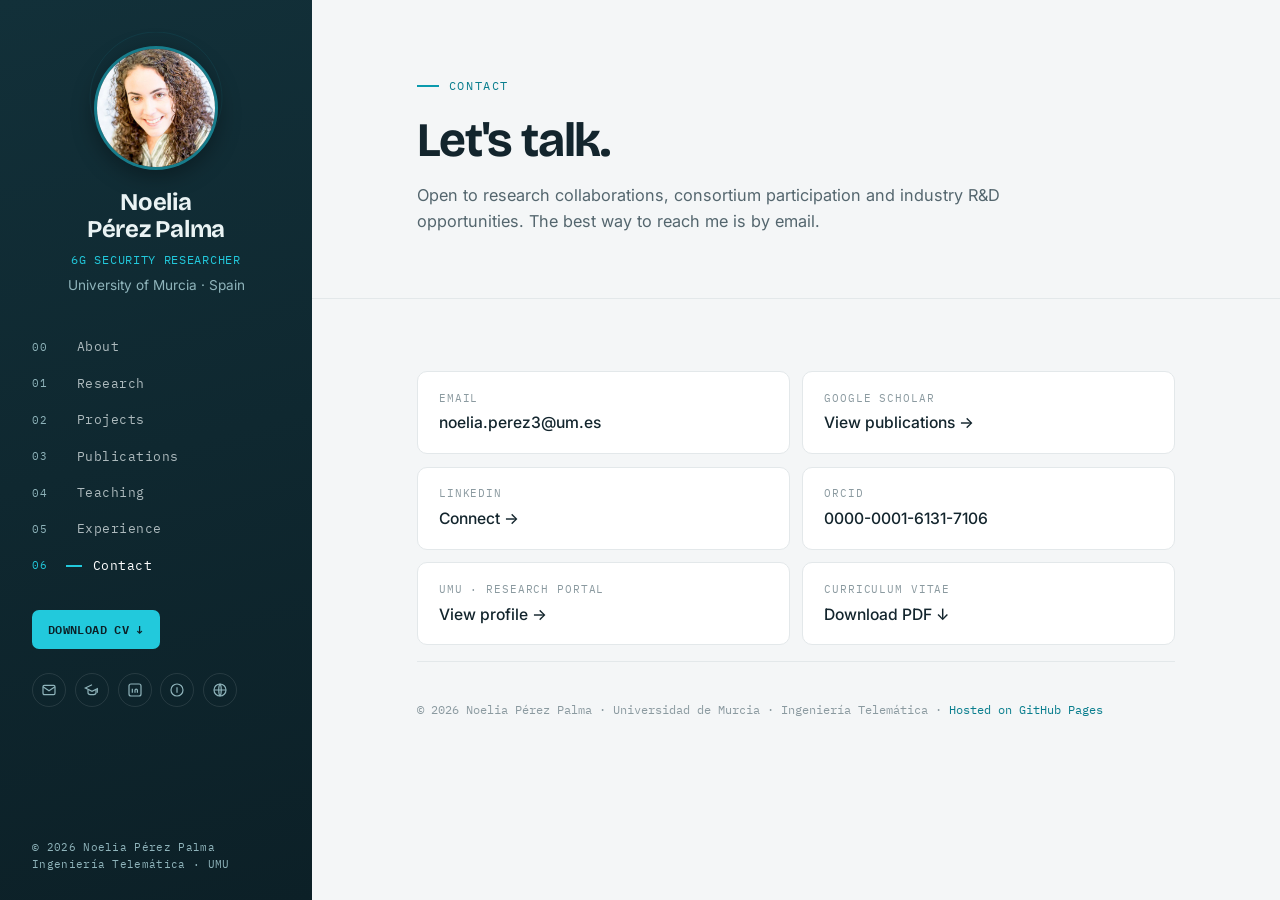
==== contact.html @ 1700b232 "Add files via upload" ====
<!DOCTYPE html>
<html lang="en">
<head>
<meta charset="UTF-8">
<meta name="viewport" content="width=device-width, initial-scale=1">
<title>Contact — Noelia Pérez Palma</title>
<link rel="preconnect" href="https://fonts.googleapis.com">
<link rel="preconnect" href="https://fonts.gstatic.com" crossorigin>
<link href="https://fonts.googleapis.com/css2?family=Bricolage+Grotesque:opsz,wght@12..96,400;12..96,500;12..96,600;12..96,700&family=Inter:wght@400;500;600&family=IBM+Plex+Mono:wght@400;500;600&display=swap" rel="stylesheet">
<style>
/* ============================================================
   Noelia Pérez Palma — personal site
   Shared stylesheet (multi-page)
   Fonts: Bricolage Grotesque (display) · Inter (body) · IBM Plex Mono (data)
   ============================================================ */
:root{
  --sidebar-1:#123039; --sidebar-2:#0c2027;
  --bg:#f4f6f7; --card:#ffffff;
  --ink:#13252d; --ink-soft:#54666e; --ink-mute:#8b9aa0;
  --line:#e3e8ea; --line-2:#eef1f2;
  --accent:#0a9aad; --accent-deep:#087d8d; --accent-bright:#22c9dc;
  --sb-text:#eaf3f4; --sb-mute:#8fb4bb; --sb-line:rgba(255,255,255,.10);
  --serif:'Bricolage Grotesque',system-ui,sans-serif;
  --sans:'Inter',system-ui,sans-serif;
  --mono:'IBM Plex Mono',ui-monospace,monospace;
  --sb-w:312px;
  --maxw:860px;
}
*{box-sizing:border-box;margin:0;padding:0}
html{scroll-behavior:smooth}
body{font-family:var(--sans);color:var(--ink);background:var(--bg);line-height:1.6;-webkit-font-smoothing:antialiased}
a{color:inherit}
em{font-style:italic;color:var(--accent-deep)}

/* ---------------- SIDEBAR ---------------- */
.sidebar{
  position:fixed;top:0;left:0;bottom:0;width:var(--sb-w);
  background:linear-gradient(165deg,var(--sidebar-1),var(--sidebar-2));
  color:var(--sb-text);padding:2.4rem 2rem 1.6rem;
  display:flex;flex-direction:column;overflow-y:auto;z-index:20;
}
.sb-top{position:relative;text-align:center;padding-top:.5rem}
.signal{position:absolute;top:-6px;left:50%;transform:translateX(-50%);width:230px;height:150px;pointer-events:none;opacity:.5}
.signal circle{fill:none;stroke:var(--accent-bright);stroke-width:1}
.signal .r1{opacity:.55}.signal .r2{opacity:.32}.signal .r3{opacity:.16}
@media (prefers-reduced-motion:no-preference){
  .signal .r1{animation:pulse 4.2s ease-out infinite}
  .signal .r2{animation:pulse 4.2s ease-out infinite .5s}
  .signal .r3{animation:pulse 4.2s ease-out infinite 1s}
  @keyframes pulse{0%{opacity:0;transform:scale(.6)}30%{opacity:.5}100%{opacity:0;transform:scale(1.15)}}
  .signal{transform-box:fill-box}
}
.photo{position:relative;width:124px;height:124px;border-radius:50%;object-fit:cover;margin:0 auto;display:block;border:3px solid rgba(34,201,220,.55);box-shadow:0 6px 22px rgba(0,0,0,.35);background:#0c2027}
.photo-fallback{width:124px;height:124px;border-radius:50%;margin:0 auto;display:none;align-items:center;justify-content:center;font-family:var(--serif);font-size:2.4rem;color:var(--accent-bright);border:3px solid rgba(34,201,220,.55);background:#0c2027}
.sb-name{font-family:var(--serif);font-weight:700;font-size:1.5rem;line-height:1.12;letter-spacing:-.01em;margin-top:1.15rem}
.sb-name a{text-decoration:none;color:inherit}
.sb-role{font-family:var(--mono);font-size:.72rem;letter-spacing:.06em;text-transform:uppercase;color:var(--accent-bright);margin-top:.55rem}
.sb-place{font-size:.85rem;color:var(--sb-mute);margin-top:.35rem}
.sb-nav{margin-top:2rem;list-style:none}
.sb-nav a{display:flex;align-items:center;gap:.7rem;text-decoration:none;font-family:var(--mono);font-size:.8rem;letter-spacing:.04em;color:rgba(234,243,244,.72);padding:.5rem 0;transition:color .18s ease}
.sb-nav a .bar{width:0;height:2px;background:var(--accent-bright);transition:width .2s ease;flex:none}
.sb-nav a .num{font-size:.68rem;color:var(--sb-mute);width:1.4rem;flex:none}
.sb-nav a:hover,.sb-nav a.active{color:#fff}
.sb-nav a:hover .bar,.sb-nav a.active .bar{width:16px}
.sb-nav a.active .num{color:var(--accent-bright)}
.sb-cv{display:inline-flex;align-items:center;gap:.5rem;margin-top:1.6rem;font-family:var(--mono);font-size:.76rem;letter-spacing:.03em;text-transform:uppercase;color:#0c2027;background:var(--accent-bright);text-decoration:none;padding:.62rem 1rem;border-radius:7px;font-weight:600;transition:transform .15s ease,box-shadow .15s ease;align-self:flex-start}
.sb-cv:hover{transform:translateY(-1px);box-shadow:0 6px 16px rgba(34,201,220,.28)}
.sb-social{display:flex;gap:.55rem;margin-top:1.5rem;flex-wrap:wrap}
.sb-social a{width:34px;height:34px;border-radius:50%;border:1px solid var(--sb-line);display:flex;align-items:center;justify-content:center;color:var(--sb-mute);text-decoration:none;transition:all .18s ease}
.sb-social a:hover{color:#0c2027;background:var(--accent-bright);border-color:var(--accent-bright);transform:translateY(-2px)}
.sb-social svg{width:16px;height:16px;display:block}
.sb-foot{margin-top:auto;padding-top:1.6rem;font-family:var(--mono);font-size:.66rem;color:var(--sb-mute);letter-spacing:.03em;line-height:1.7}

/* ---------------- MAIN ---------------- */
.main{margin-left:var(--sb-w)}
.wrap{max-width:var(--maxw);margin:0 auto;padding:0 clamp(1.5rem,4vw,4rem)}
section{padding:4rem 0;border-top:1px solid var(--line)}
section:first-of-type{border-top:none}
.eyebrow{font-family:var(--mono);font-size:.72rem;letter-spacing:.14em;text-transform:uppercase;color:var(--accent-deep);display:flex;align-items:center;gap:.6rem;margin-bottom:1.3rem}
.eyebrow::before{content:"";width:22px;height:2px;background:var(--accent)}
h2{font-family:var(--serif);font-weight:600;font-size:clamp(1.7rem,3.4vw,2.3rem);letter-spacing:-.02em;line-height:1.1;color:var(--ink)}
.lede{color:var(--ink-soft);font-size:1.02rem;margin-top:.8rem;max-width:62ch}

/* page header (interior pages) */
.page-head{padding-top:clamp(3rem,6vw,5rem)}
.page-head h1{font-family:var(--serif);font-weight:700;font-size:clamp(2rem,4.4vw,3rem);line-height:1.04;letter-spacing:-.025em}
.page-head .lede{margin-top:1rem}

/* HERO (home) */
.hero{padding-top:clamp(3.5rem,7vw,6rem)}
.hero-eyebrow{font-family:var(--mono);font-size:.74rem;letter-spacing:.12em;text-transform:uppercase;color:var(--accent-deep);margin-bottom:1.2rem}
.hero h1{font-family:var(--serif);font-weight:700;font-size:clamp(2.1rem,5vw,3.35rem);line-height:1.05;letter-spacing:-.025em}
.hero h1 em{color:var(--accent-deep)}
.hero p.intro{font-size:1.12rem;color:var(--ink-soft);margin-top:1.5rem;max-width:56ch}
.hero-cta{display:flex;gap:.9rem;margin-top:2rem;flex-wrap:wrap}
.btn{font-family:var(--mono);font-size:.82rem;letter-spacing:.02em;text-decoration:none;padding:.8rem 1.4rem;border-radius:8px;transition:all .16s ease}
.btn-1{background:var(--ink);color:#fff}
.btn-1:hover{background:var(--accent-deep);transform:translateY(-1px)}
.btn-2{border:1px solid var(--line);color:var(--ink)}
.btn-2:hover{border-color:var(--accent);color:var(--accent-deep)}
.facts{display:flex;flex-wrap:wrap;gap:.6rem;margin-top:2.4rem}
.chip{font-family:var(--mono);font-size:.74rem;letter-spacing:.02em;color:var(--ink-soft);background:var(--card);border:1px solid var(--line);border-radius:999px;padding:.45rem .9rem}
.chip b{color:var(--accent-deep);font-weight:600}

/* prose */
.prose p{margin-top:1.1rem;color:var(--ink-soft);max-width:64ch}
.prose p:first-child{margin-top:0}
.prose strong{color:var(--ink);font-weight:600}

/* research cards */
.grid{display:grid;grid-template-columns:1fr 1fr;gap:1rem}
.rcard{background:var(--card);border:1px solid var(--line);border-radius:12px;padding:1.5rem;transition:transform .16s ease,box-shadow .16s ease,border-color .16s ease}
.rcard:hover{transform:translateY(-3px);box-shadow:0 10px 28px rgba(19,37,45,.08);border-color:#d4dcde}
.rcard .tick{width:26px;height:26px;border-radius:7px;background:rgba(10,154,173,.1);color:var(--accent-deep);display:flex;align-items:center;justify-content:center;margin-bottom:.9rem}
.rcard .tick svg{width:15px;height:15px}
.rcard h3{font-family:var(--serif);font-weight:600;font-size:1.12rem;letter-spacing:-.01em;line-height:1.2}
.rcard p{font-size:.92rem;color:var(--ink-soft);margin-top:.55rem}

/* subhead within a page */
.subhead{font-family:var(--mono);font-size:.72rem;letter-spacing:.1em;text-transform:uppercase;color:var(--ink-mute);margin:2.6rem 0 1.2rem;padding-bottom:.5rem;border-bottom:1px solid var(--line)}

/* projects */
.proj{display:grid;grid-template-columns:150px 1fr;gap:1.6rem;padding:1.7rem 0;border-top:1px solid var(--line-2)}
.proj:first-child{border-top:none}
.proj-side{display:flex;flex-direction:column;gap:.3rem}
.proj-years{font-family:var(--mono);font-size:.76rem;color:var(--ink-mute)}
.proj-budget{font-family:var(--serif);font-weight:600;font-size:1.35rem;color:var(--accent-deep);letter-spacing:-.02em;line-height:1}
.proj h3{font-family:var(--serif);font-weight:600;font-size:1.2rem;letter-spacing:-.01em}
.proj .role{font-size:.9rem;color:var(--accent-deep);font-weight:500;margin-top:.25rem}
.proj .desc{font-size:.92rem;color:var(--ink-soft);margin-top:.5rem;max-width:62ch}
.proj-extra{display:flex;align-items:center;gap:1rem;margin-top:1rem;flex-wrap:wrap}
.logo-btn{display:flex;align-items:center;justify-content:flex-start;width:100%;max-width:150px;height:46px;padding:6px 10px;border-radius:8px;background:var(--accent-deep);border:1px solid var(--accent-deep);text-decoration:none;transition:transform .15s ease,box-shadow .15s ease;overflow:hidden}
.logo-btn:hover{transform:translateY(-1px);box-shadow:0 4px 14px rgba(8,125,141,.3)}
.logo-btn img{max-width:100%;max-height:100%;object-fit:contain}
.logo-btn img.inv{filter:brightness(0) invert(1)}
.cordis{font-family:var(--mono);font-size:.7rem;letter-spacing:.04em;text-transform:uppercase}
.cordis a{color:var(--accent-deep);text-decoration:none;border-bottom:1px solid transparent;transition:border-color .15s}
.cordis a:hover{border-bottom-color:var(--accent-deep)}
/* compact earlier projects */
.pminor{display:grid;grid-template-columns:130px 1fr;gap:1.4rem;padding:1.1rem 0;border-top:1px solid var(--line-2)}
.pminor:first-child{border-top:none}
.pminor .yr{font-family:var(--mono);font-size:.74rem;color:var(--ink-mute)}
.pminor h4{font-family:var(--serif);font-weight:600;font-size:1.02rem}
.pminor p{font-size:.88rem;color:var(--ink-soft);margin-top:.25rem;max-width:64ch}
.pminor .code{font-family:var(--mono);font-size:.72rem;color:var(--accent-deep);margin-top:.3rem}

/* publications */
.year-head{font-family:var(--serif);font-weight:600;font-size:1.3rem;color:var(--ink);margin:2.4rem 0 .4rem;padding-top:1.2rem;border-top:1px solid var(--line)}
.year-head.first{border-top:none;padding-top:0;margin-top:1.6rem}
.pub{display:grid;grid-template-columns:1fr;gap:.2rem;padding:1.1rem 0;border-top:1px solid var(--line-2)}
.pub.firstinyear{border-top:none}
.pub-auth{font-size:.9rem;color:var(--ink-soft)}
.pub-auth strong{color:var(--ink)}
.pub-t{margin-top:.15rem;font-size:1.02rem;line-height:1.4}
.pub-t a{color:var(--ink);text-decoration:none;border-bottom:1px solid var(--line);transition:color .15s,border-color .15s}
.pub-t a:hover{color:var(--accent-deep);border-color:var(--accent)}
.pub-v{font-size:.85rem;color:var(--ink-mute);margin-top:.25rem;font-style:italic}
.pub-v .metric{font-family:var(--mono);font-style:normal;font-size:.72rem;color:var(--accent-deep)}

/* timeline */
.tl{list-style:none;position:relative;margin-left:8px}
.tl::before{content:"";position:absolute;left:0;top:6px;bottom:6px;width:2px;background:var(--line)}
.tli{position:relative;padding:0 0 1.9rem 2rem}
.tli:last-child{padding-bottom:0}
.tli::before{content:"";position:absolute;left:-5px;top:5px;width:12px;height:12px;border-radius:50%;background:var(--card);border:2px solid var(--accent)}
.tli .dates{font-family:var(--mono);font-size:.74rem;color:var(--ink-mute);letter-spacing:.02em}
.tli h3{font-family:var(--serif);font-weight:600;font-size:1.08rem;margin-top:.15rem}
.tli .org{font-size:.9rem;color:var(--accent-deep);font-weight:500;margin-top:.1rem}
.tli .d{font-size:.9rem;color:var(--ink-soft);margin-top:.4rem;max-width:62ch}

/* teaching / listing rows */
.trow{display:grid;grid-template-columns:120px 1fr;gap:1.3rem;padding:1.05rem 0;border-top:1px solid var(--line-2)}
.trow:first-child{border-top:none}
.trow .yr{font-family:var(--mono);font-size:.76rem;color:var(--accent-deep)}
.trow h4{font-family:var(--serif);font-weight:600;font-size:1.04rem}
.trow p{font-size:.88rem;color:var(--ink-soft);margin-top:.2rem}

/* generic cards grid (service, education, grants) */
.scards{display:grid;grid-template-columns:1fr 1fr;gap:1rem}
.scard{background:var(--card);border:1px solid var(--line);border-radius:12px;padding:1.4rem}
.scard h3{font-family:var(--serif);font-weight:600;font-size:1.05rem}
.scard p{font-size:.9rem;color:var(--ink-soft);margin-top:.5rem}
.scard ul{margin:.5rem 0 0 1rem;font-size:.9rem;color:var(--ink-soft)}
.scard li{margin-top:.3rem}

/* simple list (grants, courses) */
.slist{list-style:none;margin-top:.6rem}
.slist li{display:grid;grid-template-columns:130px 1fr;gap:1rem;padding:.6rem 0;border-top:1px solid var(--line-2);font-size:.9rem;color:var(--ink-soft)}
.slist li:first-child{border-top:none}
.slist li .y{font-family:var(--mono);font-size:.74rem;color:var(--ink-mute)}

/* contact */
.contact-grid{display:grid;grid-template-columns:1fr 1fr;gap:.8rem;margin-top:.5rem}
.ccard{display:flex;flex-direction:column;gap:.2rem;background:var(--card);border:1px solid var(--line);border-radius:10px;padding:1.1rem 1.3rem;text-decoration:none;transition:all .16s ease}
.ccard:hover{border-color:var(--accent);transform:translateY(-2px);box-shadow:0 8px 20px rgba(19,37,45,.06)}
.ccard .cl{font-family:var(--mono);font-size:.68rem;letter-spacing:.08em;text-transform:uppercase;color:var(--ink-mute)}
.ccard .cv{font-size:.98rem;color:var(--ink);font-weight:500}

.foot{padding:2.4rem 0 3.5rem;font-family:var(--mono);font-size:.72rem;color:var(--ink-mute);border-top:1px solid var(--line);margin-top:1rem}
.foot a{color:var(--accent-deep);text-decoration:none}

/* ---------------- RESPONSIVE ---------------- */
@media (max-width:980px){
  .sidebar{position:static;width:100%;min-height:auto;flex-direction:column;padding:2rem 1.5rem}
  .main{margin-left:0}
  .signal{display:none}
  .sb-nav{display:flex;flex-wrap:wrap;gap:.2rem 1.2rem;margin-top:1.5rem}
  .sb-nav a{padding:.35rem 0}
  .sb-nav a .num{display:none}
  .sb-foot{display:none}
}
@media (max-width:620px){
  .grid,.scards,.contact-grid{grid-template-columns:1fr}
  .proj,.pminor,.trow{grid-template-columns:1fr;gap:.5rem}
  .slist li{grid-template-columns:1fr}
}

</style>
</head>
<body>
<aside class="sidebar">
  <div class="sb-top">
    <svg class="signal" viewBox="0 0 230 150" aria-hidden="true">
      <circle class="r3" cx="115" cy="66" r="66"/>
      <circle class="r2" cx="115" cy="66" r="46"/>
      <circle class="r1" cx="115" cy="66" r="26"/>
    </svg>
    <img class="photo" src="noelia.jpg" alt="Noelia Pérez Palma" onerror="this.style.display='none';this.nextElementSibling.style.display='flex'">
    <div class="photo-fallback">NP</div>
    <div class="sb-name"><a href="index.html">Noelia<br>Pérez Palma</a></div>
    <div class="sb-role">6G Security Researcher</div>
    <div class="sb-place">University of Murcia · Spain</div>
  </div>
  <nav>
    <ul class="sb-nav">
      <li><a href="index.html"><span class="num">00</span><span class="bar"></span>About</a></li>
      <li><a href="research.html"><span class="num">01</span><span class="bar"></span>Research</a></li>
      <li><a href="projects.html"><span class="num">02</span><span class="bar"></span>Projects</a></li>
      <li><a href="publications.html"><span class="num">03</span><span class="bar"></span>Publications</a></li>
      <li><a href="teaching.html"><span class="num">04</span><span class="bar"></span>Teaching</a></li>
      <li><a href="experience.html"><span class="num">05</span><span class="bar"></span>Experience</a></li>
      <li><a href="contact.html" class="active"><span class="num">06</span><span class="bar"></span>Contact</a></li>
    </ul>
  </nav>
  <a class="sb-cv" href="cv.pdf" target="_blank" rel="noopener">Download CV ↓</a>
  <div class="sb-social">
    <a href="mailto:noelia.perez3@um.es" title="Email" aria-label="Email"><svg viewBox="0 0 24 24" fill="none" stroke="currentColor" stroke-width="1.8"><rect x="3" y="5" width="18" height="14" rx="2"/><path d="m3 7 9 6 9-6"/></svg></a>
    <a href="https://scholar.google.com/citations?user=sKx3AEAAAAAJ&amp;hl=es" target="_blank" rel="noopener" title="Google Scholar" aria-label="Google Scholar"><svg viewBox="0 0 24 24" fill="none" stroke="currentColor" stroke-width="1.8"><path d="M12 4 2 9l10 5 8-4v6"/><path d="M6 12v4c0 1.5 2.7 3 6 3s6-1.5 6-3v-4"/></svg></a>
    <a href="https://www.linkedin.com/in/noelia-perez-palma/" target="_blank" rel="noopener" title="LinkedIn" aria-label="LinkedIn"><svg viewBox="0 0 24 24" fill="none" stroke="currentColor" stroke-width="1.8"><rect x="3" y="3" width="18" height="18" rx="3"/><path d="M8 10v6M8 7v.01M12 16v-3.5c0-1 .8-1.8 1.8-1.8s1.8.8 1.8 1.8V16"/></svg></a>
    <a href="https://orcid.org/0000-0001-6131-7106" target="_blank" rel="noopener" title="ORCID" aria-label="ORCID"><svg viewBox="0 0 24 24" fill="none" stroke="currentColor" stroke-width="1.8"><circle cx="12" cy="12" r="9"/><path d="M12 8v8M9 8v.01"/></svg></a>
    <a href="https://portalinvestigacion.um.es/investigadores/378258/detalle" target="_blank" rel="noopener" title="UMU Research Portal" aria-label="UMU Research Portal"><svg viewBox="0 0 24 24" fill="none" stroke="currentColor" stroke-width="1.8"><circle cx="12" cy="12" r="9"/><path d="M3 12h18M12 3c2.5 2.5 2.5 15 0 18M12 3c-2.5 2.5-2.5 15 0 18"/></svg></a>
  </div>
  <div class="sb-foot">© 2026 Noelia Pérez Palma<br>Ingeniería Telemática · UMU</div>
</aside>
<div class="main">
  <section class="page-head">
    <div class="wrap">
      <p class="eyebrow">Contact</p>
      <h1>Let's talk.</h1>
      <p class="lede">Open to research collaborations, consortium participation and industry R&amp;D opportunities. The best way to reach me is by email.</p>
    </div>
  </section>
  <section>
    <div class="wrap">
      <div class="contact-grid">
        <a class="ccard" href="mailto:noelia.perez3@um.es"><span class="cl">Email</span><span class="cv">noelia.perez3@um.es</span></a>
        <a class="ccard" href="https://scholar.google.com/citations?user=sKx3AEAAAAAJ&amp;hl=es" target="_blank" rel="noopener"><span class="cl">Google Scholar</span><span class="cv">View publications →</span></a>
        <a class="ccard" href="https://www.linkedin.com/in/noelia-perez-palma/" target="_blank" rel="noopener"><span class="cl">LinkedIn</span><span class="cv">Connect →</span></a>
        <a class="ccard" href="https://orcid.org/0000-0001-6131-7106" target="_blank" rel="noopener"><span class="cl">ORCID</span><span class="cv">0000-0001-6131-7106</span></a>
        <a class="ccard" href="https://portalinvestigacion.um.es/investigadores/378258/detalle" target="_blank" rel="noopener"><span class="cl">UMU · Research Portal</span><span class="cv">View profile →</span></a>
        <a class="ccard" href="cv.pdf" target="_blank" rel="noopener"><span class="cl">Curriculum Vitae</span><span class="cv">Download PDF ↓</span></a>
      </div>
      <div class="foot">© 2026 Noelia Pérez Palma · Universidad de Murcia · Ingeniería Telemática · <a href="https://pages.github.com" target="_blank" rel="noopener">Hosted on GitHub Pages</a></div>
    </div>
  </section>
</div>
</body>
</html>
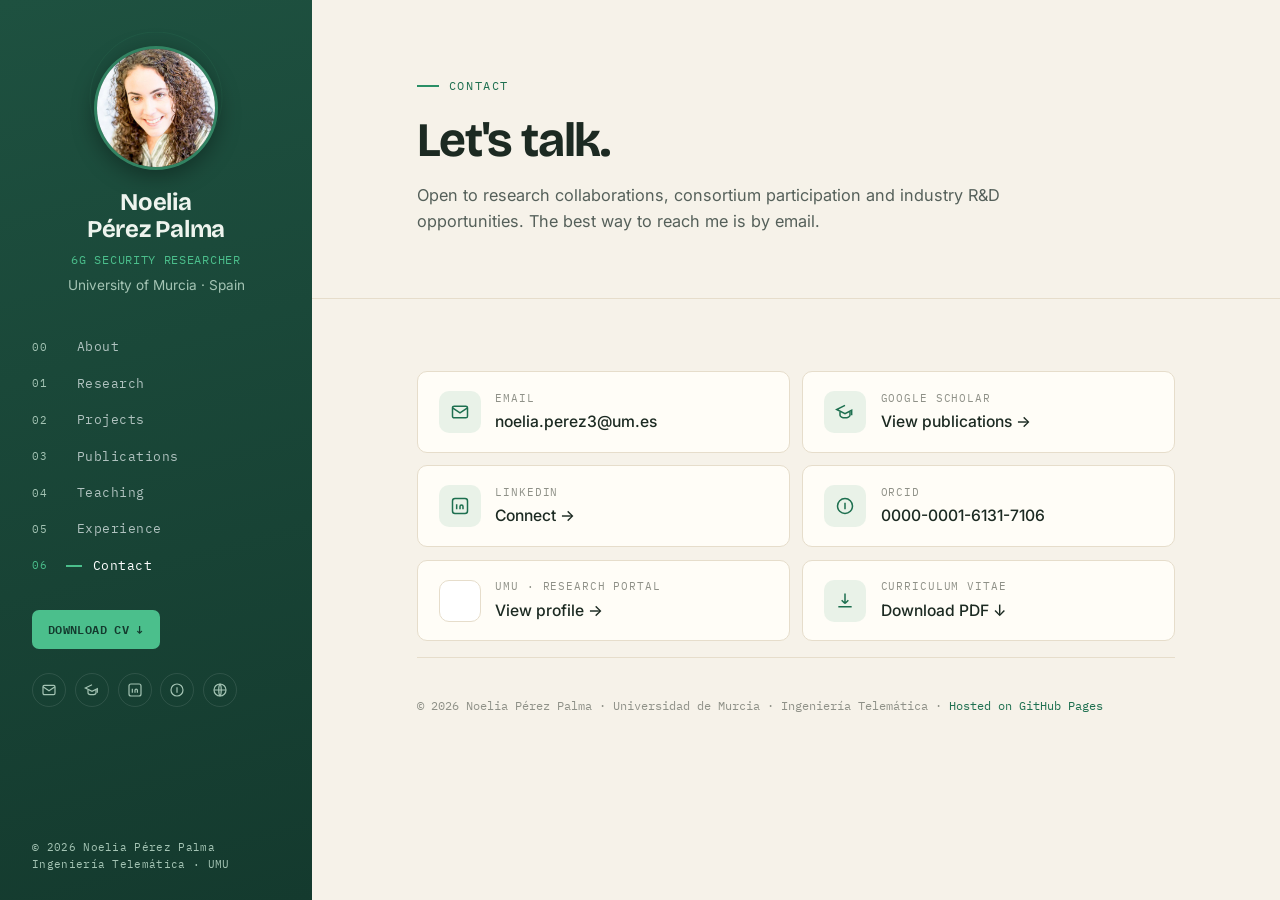
==== commit 6567ead4: "Add files via upload" ====
--- a/contact.html
+++ b/contact.html
@@ -14,12 +14,12 @@
    Fonts: Bricolage Grotesque (display) · Inter (body) · IBM Plex Mono (data)
    ============================================================ */
 :root{
-  --sidebar-1:#123039; --sidebar-2:#0c2027;
-  --bg:#f4f6f7; --card:#ffffff;
-  --ink:#13252d; --ink-soft:#54666e; --ink-mute:#8b9aa0;
-  --line:#e3e8ea; --line-2:#eef1f2;
-  --accent:#0a9aad; --accent-deep:#087d8d; --accent-bright:#22c9dc;
-  --sb-text:#eaf3f4; --sb-mute:#8fb4bb; --sb-line:rgba(255,255,255,.10);
+  --sidebar-1:#1e5140; --sidebar-2:#143a2e;
+  --bg:#f6f2e9; --card:#fffdf7;
+  --ink:#1c2a22; --ink-soft:#55605a; --ink-mute:#8f9188;
+  --line:#e6ddcb; --line-2:#efe9db;
+  --accent:#2a8f66; --accent-deep:#1d6f4f; --accent-bright:#4bbf8c;
+  --sb-text:#eef4ee; --sb-mute:#a4c4b4; --sb-line:rgba(255,255,255,.10);
   --serif:'Bricolage Grotesque',system-ui,sans-serif;
   --sans:'Inter',system-ui,sans-serif;
   --mono:'IBM Plex Mono',ui-monospace,monospace;
@@ -50,8 +50,8 @@
   @keyframes pulse{0%{opacity:0;transform:scale(.6)}30%{opacity:.5}100%{opacity:0;transform:scale(1.15)}}
   .signal{transform-box:fill-box}
 }
-.photo{position:relative;width:124px;height:124px;border-radius:50%;object-fit:cover;margin:0 auto;display:block;border:3px solid rgba(34,201,220,.55);box-shadow:0 6px 22px rgba(0,0,0,.35);background:#0c2027}
-.photo-fallback{width:124px;height:124px;border-radius:50%;margin:0 auto;display:none;align-items:center;justify-content:center;font-family:var(--serif);font-size:2.4rem;color:var(--accent-bright);border:3px solid rgba(34,201,220,.55);background:#0c2027}
+.photo{position:relative;width:124px;height:124px;border-radius:50%;object-fit:cover;margin:0 auto;display:block;border:3px solid rgba(75,191,140,.55);box-shadow:0 6px 22px rgba(0,0,0,.35);background:#143a2e}
+.photo-fallback{width:124px;height:124px;border-radius:50%;margin:0 auto;display:none;align-items:center;justify-content:center;font-family:var(--serif);font-size:2.4rem;color:var(--accent-bright);border:3px solid rgba(75,191,140,.55);background:#143a2e}
 .sb-name{font-family:var(--serif);font-weight:700;font-size:1.5rem;line-height:1.12;letter-spacing:-.01em;margin-top:1.15rem}
 .sb-name a{text-decoration:none;color:inherit}
 .sb-role{font-family:var(--mono);font-size:.72rem;letter-spacing:.06em;text-transform:uppercase;color:var(--accent-bright);margin-top:.55rem}
@@ -63,11 +63,11 @@
 .sb-nav a:hover,.sb-nav a.active{color:#fff}
 .sb-nav a:hover .bar,.sb-nav a.active .bar{width:16px}
 .sb-nav a.active .num{color:var(--accent-bright)}
-.sb-cv{display:inline-flex;align-items:center;gap:.5rem;margin-top:1.6rem;font-family:var(--mono);font-size:.76rem;letter-spacing:.03em;text-transform:uppercase;color:#0c2027;background:var(--accent-bright);text-decoration:none;padding:.62rem 1rem;border-radius:7px;font-weight:600;transition:transform .15s ease,box-shadow .15s ease;align-self:flex-start}
-.sb-cv:hover{transform:translateY(-1px);box-shadow:0 6px 16px rgba(34,201,220,.28)}
+.sb-cv{display:inline-flex;align-items:center;gap:.5rem;margin-top:1.6rem;font-family:var(--mono);font-size:.76rem;letter-spacing:.03em;text-transform:uppercase;color:#143a2e;background:var(--accent-bright);text-decoration:none;padding:.62rem 1rem;border-radius:7px;font-weight:600;transition:transform .15s ease,box-shadow .15s ease;align-self:flex-start}
+.sb-cv:hover{transform:translateY(-1px);box-shadow:0 6px 16px rgba(75,191,140,.3)}
 .sb-social{display:flex;gap:.55rem;margin-top:1.5rem;flex-wrap:wrap}
 .sb-social a{width:34px;height:34px;border-radius:50%;border:1px solid var(--sb-line);display:flex;align-items:center;justify-content:center;color:var(--sb-mute);text-decoration:none;transition:all .18s ease}
-.sb-social a:hover{color:#0c2027;background:var(--accent-bright);border-color:var(--accent-bright);transform:translateY(-2px)}
+.sb-social a:hover{color:#143a2e;background:var(--accent-bright);border-color:var(--accent-bright);transform:translateY(-2px)}
 .sb-social svg{width:16px;height:16px;display:block}
 .sb-foot{margin-top:auto;padding-top:1.6rem;font-family:var(--mono);font-size:.66rem;color:var(--sb-mute);letter-spacing:.03em;line-height:1.7}
 
@@ -111,7 +111,7 @@
 .grid{display:grid;grid-template-columns:1fr 1fr;gap:1rem}
 .rcard{background:var(--card);border:1px solid var(--line);border-radius:12px;padding:1.5rem;transition:transform .16s ease,box-shadow .16s ease,border-color .16s ease}
 .rcard:hover{transform:translateY(-3px);box-shadow:0 10px 28px rgba(19,37,45,.08);border-color:#d4dcde}
-.rcard .tick{width:26px;height:26px;border-radius:7px;background:rgba(10,154,173,.1);color:var(--accent-deep);display:flex;align-items:center;justify-content:center;margin-bottom:.9rem}
+.rcard .tick{width:26px;height:26px;border-radius:7px;background:rgba(42,143,102,.12);color:var(--accent-deep);display:flex;align-items:center;justify-content:center;margin-bottom:.9rem}
 .rcard .tick svg{width:15px;height:15px}
 .rcard h3{font-family:var(--serif);font-weight:600;font-size:1.12rem;letter-spacing:-.01em;line-height:1.2}
 .rcard p{font-size:.92rem;color:var(--ink-soft);margin-top:.55rem}
@@ -130,7 +130,7 @@
 .proj .desc{font-size:.92rem;color:var(--ink-soft);margin-top:.5rem;max-width:62ch}
 .proj-extra{display:flex;align-items:center;gap:1rem;margin-top:1rem;flex-wrap:wrap}
 .logo-btn{display:flex;align-items:center;justify-content:flex-start;width:100%;max-width:150px;height:46px;padding:6px 10px;border-radius:8px;background:var(--accent-deep);border:1px solid var(--accent-deep);text-decoration:none;transition:transform .15s ease,box-shadow .15s ease;overflow:hidden}
-.logo-btn:hover{transform:translateY(-1px);box-shadow:0 4px 14px rgba(8,125,141,.3)}
+.logo-btn:hover{transform:translateY(-1px);box-shadow:0 4px 14px rgba(29,111,79,.3)}
 .logo-btn img{max-width:100%;max-height:100%;object-fit:contain}
 .logo-btn img.inv{filter:brightness(0) invert(1)}
 .cordis{font-family:var(--mono);font-size:.7rem;letter-spacing:.04em;text-transform:uppercase}
@@ -214,6 +214,37 @@
   .proj,.pminor,.trow{grid-template-columns:1fr;gap:.5rem}
   .slist li{grid-template-columns:1fr}
 }
+
+
+/* acronym badge (for projects without a hotlinkable logo) */
+.logo-btn.acr{justify-content:center;font-family:var(--serif);font-weight:700;color:#fff;font-size:1rem;letter-spacing:.01em;text-decoration:none}
+.logo-btn.static{cursor:default}
+.logo-btn.static:hover{transform:none;box-shadow:none}
+.proj-fund{font-family:var(--mono);font-size:.68rem;letter-spacing:.03em;color:var(--ink-mute);text-transform:uppercase;line-height:1.5;margin-top:.15rem}
+.logo-btn.acr{font-size:.9rem;white-space:nowrap;padding:6px 8px}
+
+.trow h4 .en{font-family:var(--sans);font-weight:400;font-style:italic;color:var(--ink-mute);font-size:.82rem;margin-left:.1rem}
+
+
+
+
+
+
+/* institution logos in experience timeline */
+.tli{padding-right:66px}
+.tli-logo{position:absolute;right:0;top:2px;width:52px;height:52px;border:1px solid var(--line);border-radius:11px;background:#fff;display:flex;align-items:center;justify-content:center;padding:7px;box-shadow:0 1px 3px rgba(0,0,0,.05)}
+.tli-logo img{max-width:100%;max-height:100%;object-fit:contain}
+.tli-logo span{display:none;font-family:var(--serif);font-weight:700;color:var(--accent-deep);font-size:.9rem;align-items:center;justify-content:center;width:100%;height:100%}
+@media (max-width:620px){.tli{padding-right:56px}.tli-logo{width:44px;height:44px}}
+
+
+/* contact card icons */
+.ccard{flex-direction:row;align-items:center;gap:.9rem}
+.cicon{width:42px;height:42px;flex:none;border-radius:10px;background:rgba(42,143,102,.1);color:var(--accent-deep);display:flex;align-items:center;justify-content:center}
+.cicon svg{width:20px;height:20px;display:block}
+.cicon-img{background:#fff;border:1px solid var(--line);padding:5px}
+.cicon-img img{width:100%;height:100%;object-fit:contain}
+.ctext{display:flex;flex-direction:column;gap:.12rem;min-width:0}
 
 </style>
 </head>
@@ -263,12 +294,12 @@
   <section>
     <div class="wrap">
       <div class="contact-grid">
-        <a class="ccard" href="mailto:noelia.perez3@um.es"><span class="cl">Email</span><span class="cv">noelia.perez3@um.es</span></a>
-        <a class="ccard" href="https://scholar.google.com/citations?user=sKx3AEAAAAAJ&amp;hl=es" target="_blank" rel="noopener"><span class="cl">Google Scholar</span><span class="cv">View publications →</span></a>
-        <a class="ccard" href="https://www.linkedin.com/in/noelia-perez-palma/" target="_blank" rel="noopener"><span class="cl">LinkedIn</span><span class="cv">Connect →</span></a>
-        <a class="ccard" href="https://orcid.org/0000-0001-6131-7106" target="_blank" rel="noopener"><span class="cl">ORCID</span><span class="cv">0000-0001-6131-7106</span></a>
-        <a class="ccard" href="https://portalinvestigacion.um.es/investigadores/378258/detalle" target="_blank" rel="noopener"><span class="cl">UMU · Research Portal</span><span class="cv">View profile →</span></a>
-        <a class="ccard" href="cv.pdf" target="_blank" rel="noopener"><span class="cl">Curriculum Vitae</span><span class="cv">Download PDF ↓</span></a>
+        <a class="ccard" href="mailto:noelia.perez3@um.es"><span class="cicon"><svg viewBox="0 0 24 24" fill="none" stroke="currentColor" stroke-width="1.8"><rect x="3" y="5" width="18" height="14" rx="2"/><path d="m3 7 9 6 9-6"/></svg></span><span class="ctext"><span class="cl">Email</span><span class="cv">noelia.perez3@um.es</span></span></a>
+        <a class="ccard" href="https://scholar.google.com/citations?user=sKx3AEAAAAAJ&amp;hl=es" target="_blank" rel="noopener"><span class="cicon"><svg viewBox="0 0 24 24" fill="none" stroke="currentColor" stroke-width="1.8"><path d="M12 4 2 9l10 5 8-4v6"/><path d="M6 12v4c0 1.5 2.7 3 6 3s6-1.5 6-3v-4"/></svg></span><span class="ctext"><span class="cl">Google Scholar</span><span class="cv">View publications →</span></span></a>
+        <a class="ccard" href="https://www.linkedin.com/in/noelia-perez-palma/" target="_blank" rel="noopener"><span class="cicon"><svg viewBox="0 0 24 24" fill="none" stroke="currentColor" stroke-width="1.8"><rect x="3" y="3" width="18" height="18" rx="3"/><path d="M8 10v6M8 7v.01M12 16v-3.5c0-1 .8-1.8 1.8-1.8s1.8.8 1.8 1.8V16"/></svg></span><span class="ctext"><span class="cl">LinkedIn</span><span class="cv">Connect →</span></span></a>
+        <a class="ccard" href="https://orcid.org/0000-0001-6131-7106" target="_blank" rel="noopener"><span class="cicon"><svg viewBox="0 0 24 24" fill="none" stroke="currentColor" stroke-width="1.8"><circle cx="12" cy="12" r="9"/><path d="M12 8v8M9 8v.01"/></svg></span><span class="ctext"><span class="cl">ORCID</span><span class="cv">0000-0001-6131-7106</span></span></a>
+        <a class="ccard" href="https://portalinvestigacion.um.es/investigadores/378258/detalle" target="_blank" rel="noopener"><span class="cicon cicon-img"><img src="https://commons.wikimedia.org/wiki/Special:FilePath/Universitas%20Studiorum%20Murciana%20b-w.png" alt="UMU" onerror="this.style.display='none'"></span><span class="ctext"><span class="cl">UMU · Research Portal</span><span class="cv">View profile →</span></span></a>
+        <a class="ccard" href="cv.pdf" target="_blank" rel="noopener"><span class="cicon"><svg viewBox="0 0 24 24" fill="none" stroke="currentColor" stroke-width="1.8"><path d="M12 3v12m0 0 4-4m-4 4-4-4M4 19h16"/></svg></span><span class="ctext"><span class="cl">Curriculum Vitae</span><span class="cv">Download PDF ↓</span></span></a>
       </div>
       <div class="foot">© 2026 Noelia Pérez Palma · Universidad de Murcia · Ingeniería Telemática · <a href="https://pages.github.com" target="_blank" rel="noopener">Hosted on GitHub Pages</a></div>
     </div>
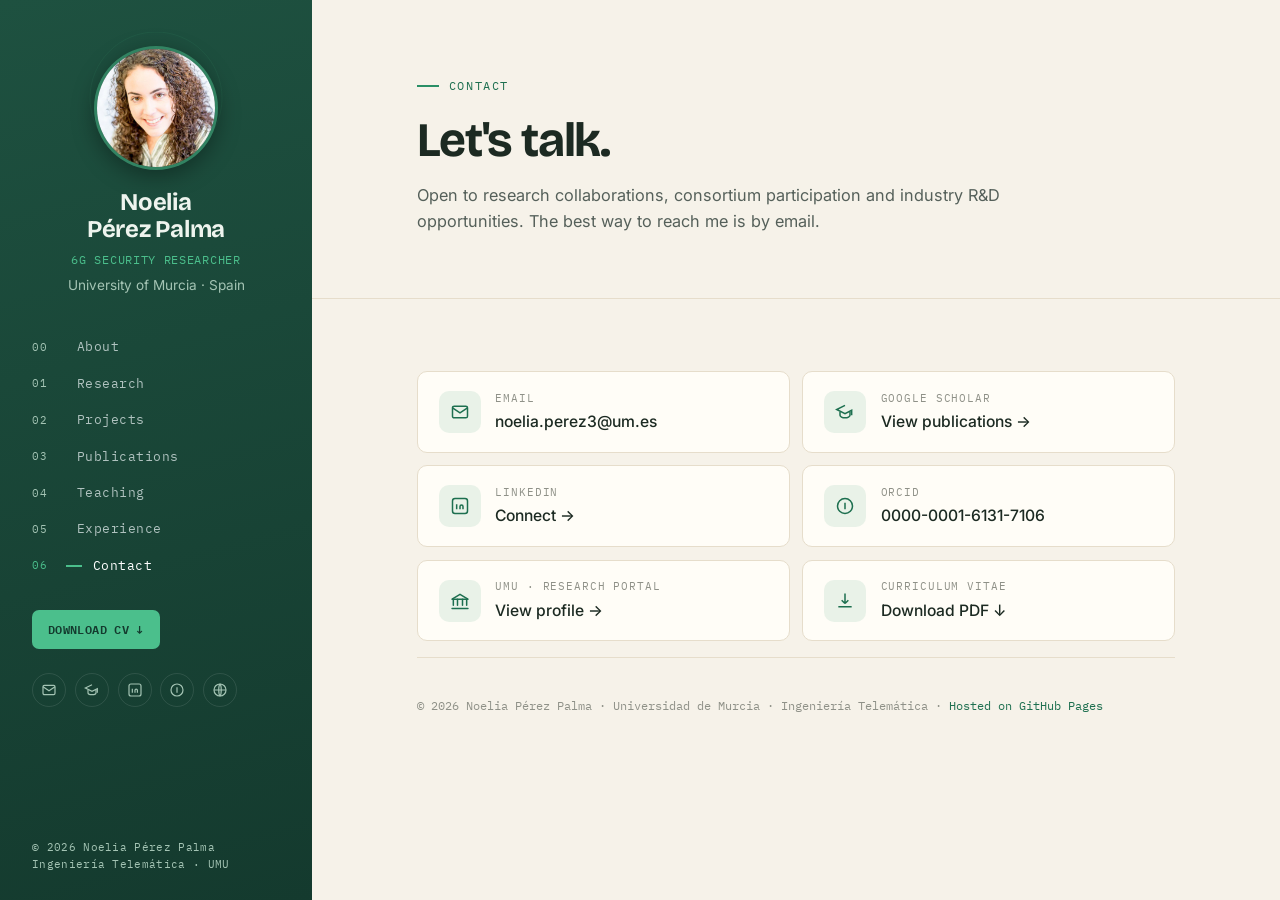
==== commit ba2d0f93: "Add files via upload" ====
--- a/contact.html
+++ b/contact.html
@@ -245,6 +245,7 @@
 .cicon-img{background:#fff;border:1px solid var(--line);padding:5px}
 .cicon-img img{width:100%;height:100%;object-fit:contain}
 .ctext{display:flex;flex-direction:column;gap:.12rem;min-width:0}
+
 
 </style>
 </head>
@@ -298,7 +299,7 @@
         <a class="ccard" href="https://scholar.google.com/citations?user=sKx3AEAAAAAJ&amp;hl=es" target="_blank" rel="noopener"><span class="cicon"><svg viewBox="0 0 24 24" fill="none" stroke="currentColor" stroke-width="1.8"><path d="M12 4 2 9l10 5 8-4v6"/><path d="M6 12v4c0 1.5 2.7 3 6 3s6-1.5 6-3v-4"/></svg></span><span class="ctext"><span class="cl">Google Scholar</span><span class="cv">View publications →</span></span></a>
         <a class="ccard" href="https://www.linkedin.com/in/noelia-perez-palma/" target="_blank" rel="noopener"><span class="cicon"><svg viewBox="0 0 24 24" fill="none" stroke="currentColor" stroke-width="1.8"><rect x="3" y="3" width="18" height="18" rx="3"/><path d="M8 10v6M8 7v.01M12 16v-3.5c0-1 .8-1.8 1.8-1.8s1.8.8 1.8 1.8V16"/></svg></span><span class="ctext"><span class="cl">LinkedIn</span><span class="cv">Connect →</span></span></a>
         <a class="ccard" href="https://orcid.org/0000-0001-6131-7106" target="_blank" rel="noopener"><span class="cicon"><svg viewBox="0 0 24 24" fill="none" stroke="currentColor" stroke-width="1.8"><circle cx="12" cy="12" r="9"/><path d="M12 8v8M9 8v.01"/></svg></span><span class="ctext"><span class="cl">ORCID</span><span class="cv">0000-0001-6131-7106</span></span></a>
-        <a class="ccard" href="https://portalinvestigacion.um.es/investigadores/378258/detalle" target="_blank" rel="noopener"><span class="cicon cicon-img"><img src="https://commons.wikimedia.org/wiki/Special:FilePath/Universitas%20Studiorum%20Murciana%20b-w.png" alt="UMU" onerror="this.style.display='none'"></span><span class="ctext"><span class="cl">UMU · Research Portal</span><span class="cv">View profile →</span></span></a>
+        <a class="ccard" href="https://portalinvestigacion.um.es/investigadores/378258/detalle" target="_blank" rel="noopener"><span class="cicon"><svg viewBox="0 0 24 24" fill="none" stroke="currentColor" stroke-width="1.8" stroke-linecap="round" stroke-linejoin="round"><path d="M3 9.5 12 4l9 5.5"/><path d="M4 10v7M9 10v7M15 10v7M20 10v7"/><path d="M2.5 21h19"/><path d="M2.5 10h19"/></svg></span><span class="ctext"><span class="cl">UMU · Research Portal</span><span class="cv">View profile →</span></span></a>
         <a class="ccard" href="cv.pdf" target="_blank" rel="noopener"><span class="cicon"><svg viewBox="0 0 24 24" fill="none" stroke="currentColor" stroke-width="1.8"><path d="M12 3v12m0 0 4-4m-4 4-4-4M4 19h16"/></svg></span><span class="ctext"><span class="cl">Curriculum Vitae</span><span class="cv">Download PDF ↓</span></span></a>
       </div>
       <div class="foot">© 2026 Noelia Pérez Palma · Universidad de Murcia · Ingeniería Telemática · <a href="https://pages.github.com" target="_blank" rel="noopener">Hosted on GitHub Pages</a></div>
